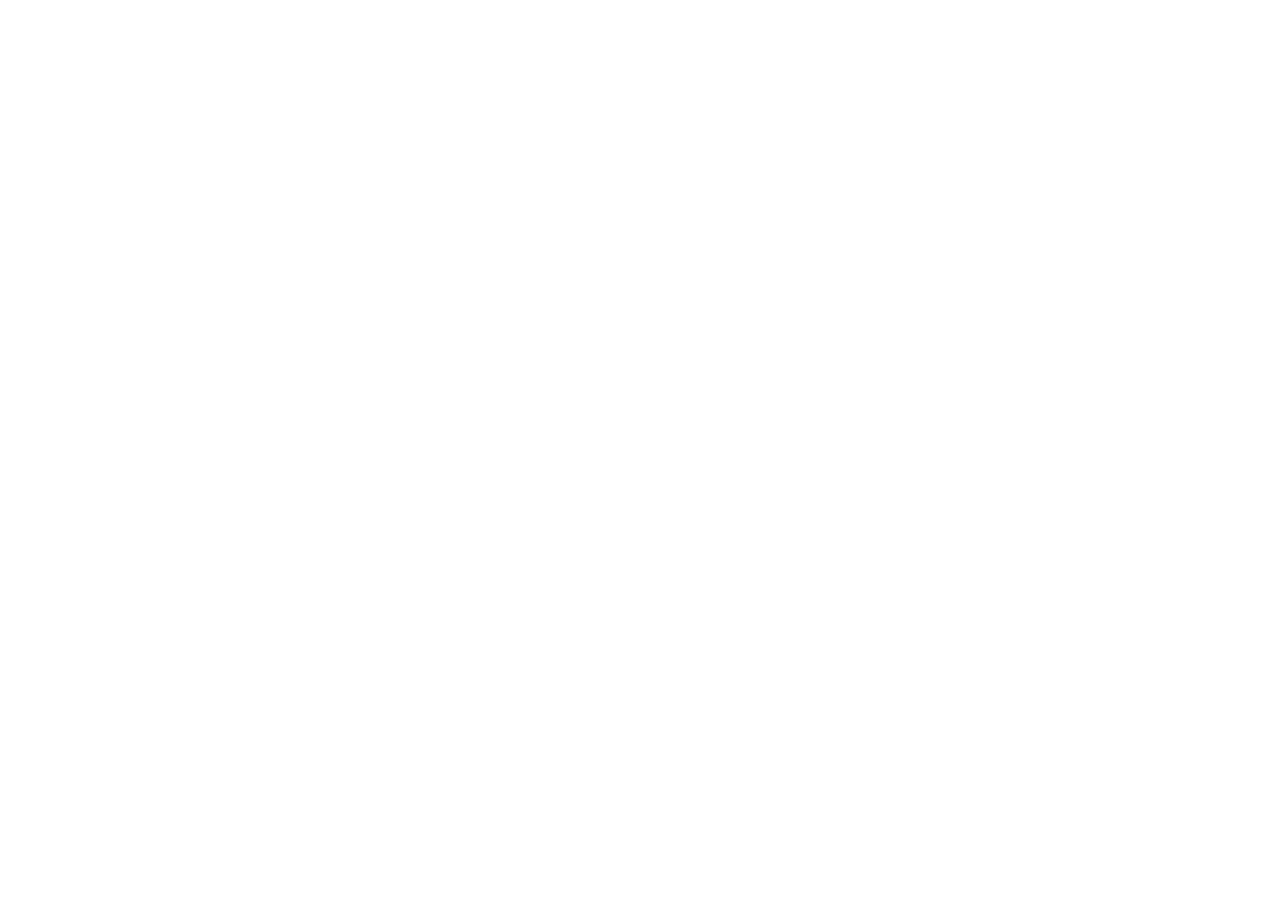
==== index.html @ 91273d0e "Initial commit" ====
<!DOCTYPE html>
<html lang="en">
<head>
  <meta charset="UTF-8">
  <meta name="viewport" content="width=device-width, initial-scale=1.0">
  <title>Project</title>


  <!-- Stylesheets -->
<link rel="stylesheet" href="css/normalize.css">
<link rel="stylesheet" href="css/styles.css">
</head>
<body>




  <script src="js/main.js"></script>
</body>
</html>
---- css/styles.css ----
/* GLOBAL */
html {
box-sizing: border-box;
height: 100%;
scroll-behavior: smooth;
}

*,
*::before,
*::after {
  box-sizing: inherit;
}

body {
display: flex;
flex-direction: column;
height: 100%;
padding: 0;
margin: 0;
font-family: "Arial", sans-serif;
font-size: 16px;
line-height: 1.5;
background-color: #fff;
color: #222;
}

img {
max-width: 100%;
height: auto;
}

/* CONTAINER */
.container {
width: 100%;
max-width: 1200px;
padding-left: 50px;
padding-right: 50px;
margin-left: auto;
margin-right: auto;
}

/* MAIN-CONTENT */
.main-content {
  flex-grow: 1;
}
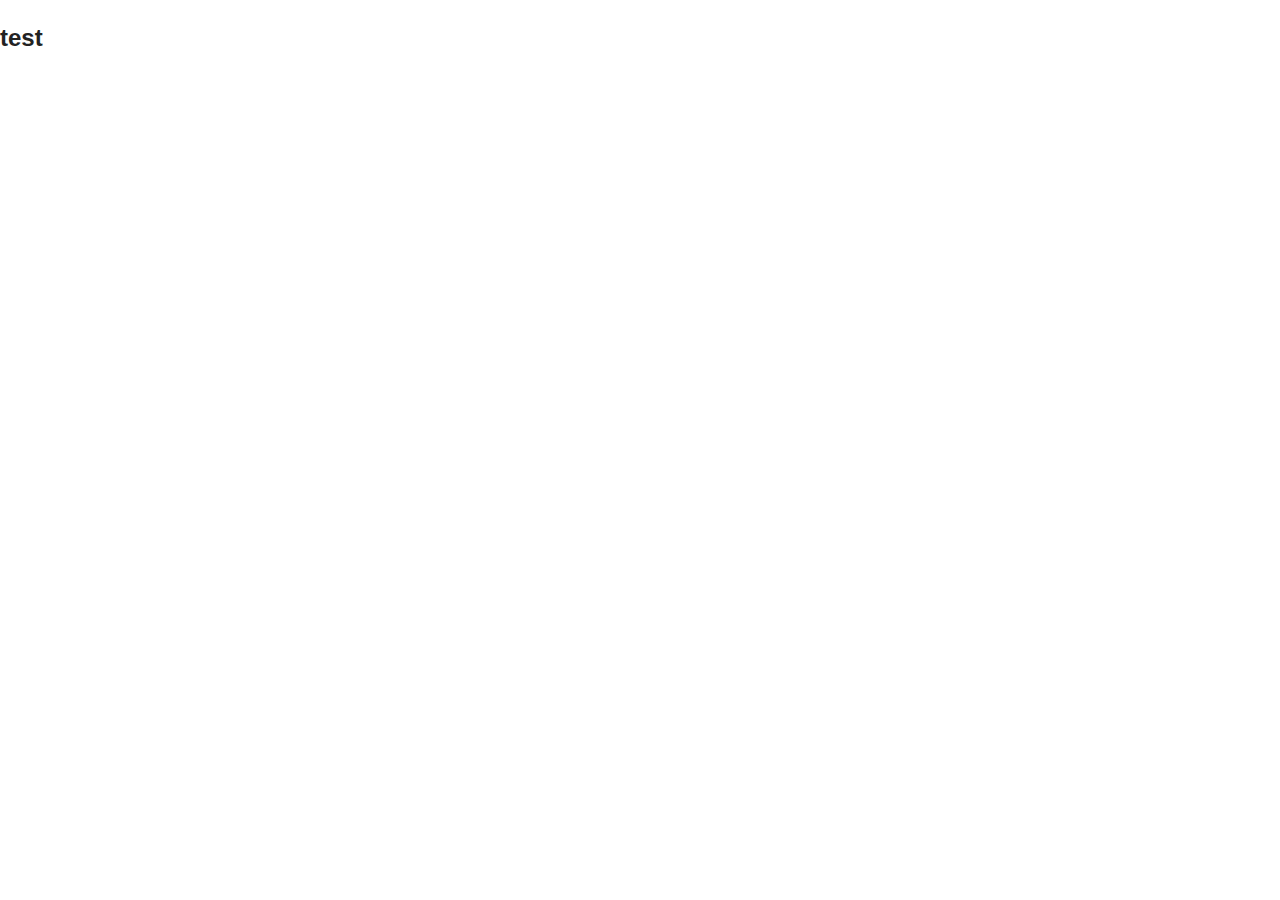
==== commit 1f83a6c6: "test" ====
--- a/index.html
+++ b/index.html
@@ -12,7 +12,7 @@
 </head>
 <body>
 
-
+ <h2>test</h2>
 
 
   <script src="js/main.js"></script>
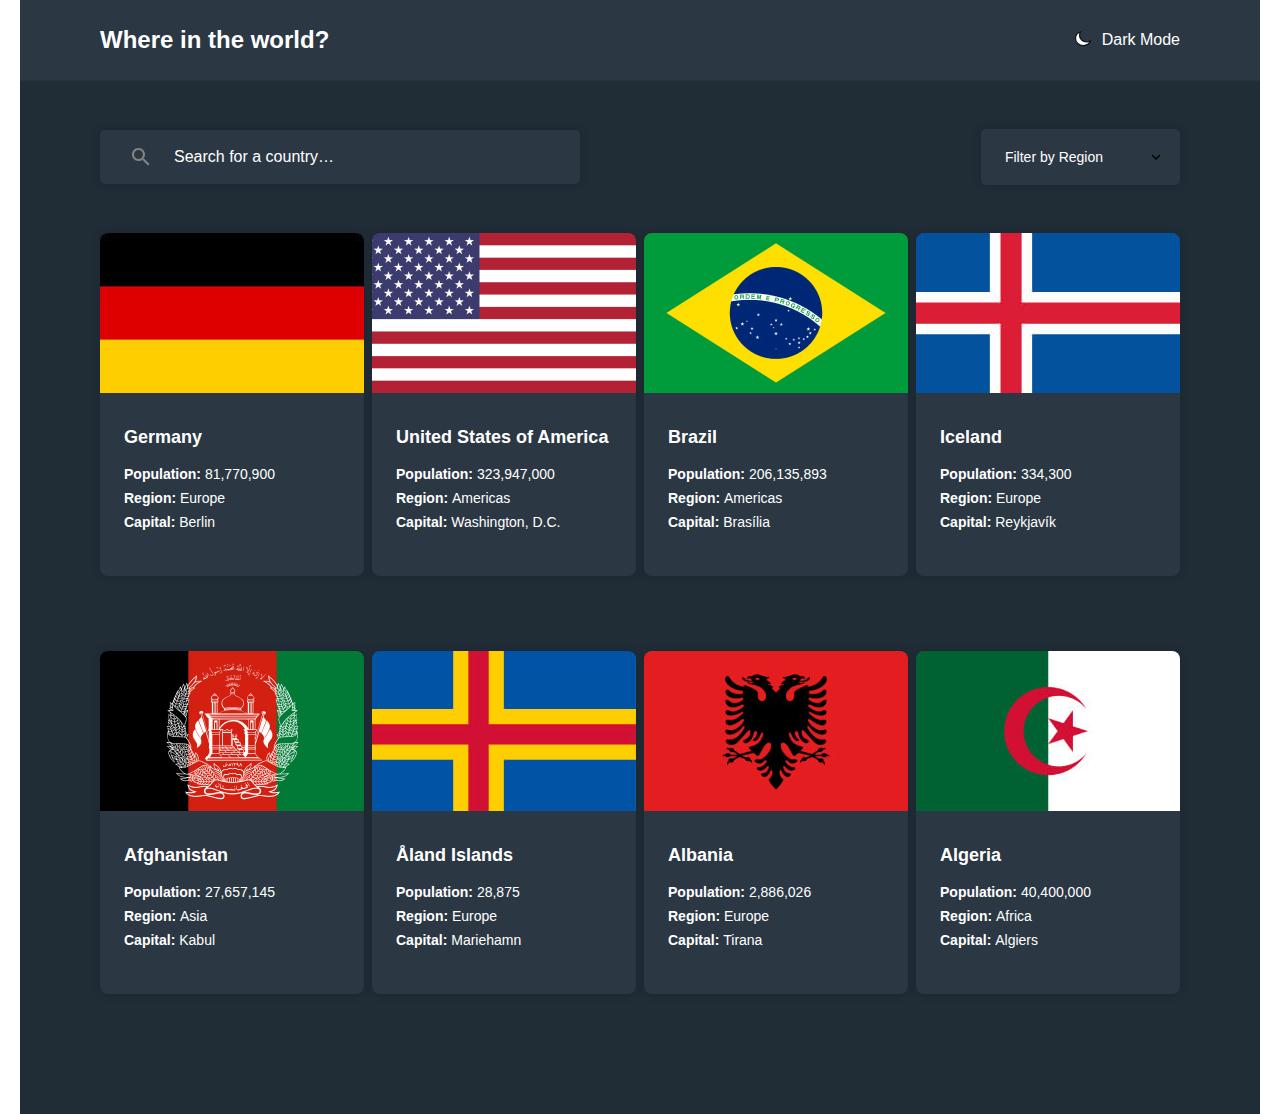
==== commit 7bc2faa4: "Add full site" ====
--- a/index.html
+++ b/index.html
@@ -10,9 +10,106 @@
 <link rel="stylesheet" href="css/normalize.css">
 <link rel="stylesheet" href="css/styles.css">
 </head>
-<body>
+<body class="dark-mode">
+  <!-- HEADER -->
+  <header class="site-header">
+    <div class="container">
+      <div class="header-content">
+        <h2 class="header-title">Where in the world?</h2>
+        <button class="dark-button" type="button">
+          <svg class="dark-mode-icon" width="20" height="20" fill="none" xmlns="http://www.w3.org/2000/svg"><path fill-rule="evenodd" clip-rule="evenodd" d="M12.553 11.815c-3.884 0-7.034-2.887-7.034-6.447 0-1.343.448-2.586 1.212-3.618C3.691 2.695 1.5 5.331 1.5 8.438c0 3.9 3.45 7.062 7.704 7.062 3.389 0 6.266-2.007 7.296-4.796a7.458 7.458 0 0 1-3.947 1.111Z" fill="currentColor" stroke="#111517" stroke-width="1.25"/></svg>Dark Mode</button>
+      </div>
+    </div>
+  </header>
 
- <h2>test</h2>
+<!-- MAIN -->
+  <main class="main-content">
+  <div class="container">
+    <div class="main-section-info">
+      <div class="search-form-wrapper">
+        <form class="search-form" action="https://echo.htmlacademy.ru" method="GET">
+          <input class="search-form-input" type="search" name="search" placeholder="Search for a country…" aria-label="search" required>
+        </form>
+        <button class="filter-side-button">Filter by Region</button>
+      </div>
+      <ul class="countries-list">
+        <li class="countries-item">
+          <img class="countries-flag-img" src="/img/flag-germany.jpg" alt="German`s flag" width="264" height="160" srcset="/img/flag-germany.jpg 1x, /img/flag-germany@2x.jpg 2x">
+          <div class="countries-item-info">
+            <h3 class="countries-name-heading">Germany</h3>
+            <p class="countries-text">Population: <span class="countries-text-thin">81,770,900</span> </p>
+            <p class="countries-text">Region: <span class="countries-text-thin"> Europe</span> </p>
+            <p class="countries-text">Capital: <span class="countries-text-thin">Berlin</span> </p>
+            </div>
+        </li>
+        <li class="countries-item">
+          <img class="countries-flag-img" src="/img/flag-usa.jpg" alt="United States of America`s flag" width="264" height="160" srcset="/img/flag-usa.jpg 1x, /img/flag-usa@2x.jpg 2x">
+          <div class="countries-item-info">
+            <h3 class="countries-name-heading">United States of America</h3>
+            <p class="countries-text">Population: <span class="countries-text-thin">323,947,000</span> </p>
+            <p class="countries-text">Region: <span class="countries-text-thin"> Americas</span> </p>
+            <p class="countries-text">Capital: <span class="countries-text-thin">Washington, D.C.</span></p>
+          </div>
+        </li>
+        <li class="countries-item">
+          <img class="countries-flag-img" src="/img/flag-brazil.jpg" alt="Brazil`s flag" width="264" height="160" srcset="/img/flag-brazil.jpg 1x, /img/flag-brazil@2x.jpg 2x">
+          <div class="countries-item-info">
+            <h3 class="countries-name-heading">Brazil</h3>
+            <p class="countries-text">Population: <span class="countries-text-thin">206,135,893</span> </p>
+            <p class="countries-text">Region: <span class="countries-text-thin">  Americas</span> </p>
+            <p class="countries-text">Capital: <span class="countries-text-thin"> Brasília</span> </p>
+          </div>
+        </li>
+        <li class="countries-item">
+          <img class="countries-flag-img" src="/img/flag-iceland.jpg" alt="Iceland`s flag" width="264" height="160" srcset="/img/flag-iceland.jpg 1x, /img/flag-iceland@2x.jpg 2x">
+          <div class="countries-item-info">
+            <h3 class="countries-name-heading">Iceland</h3>
+            <p class="countries-text">Population: <span class="countries-text-thin">334,300</span> </p>
+            <p class="countries-text">Region: <span class="countries-text-thin"> Europe</span> </p>
+            <p class="countries-text">Capital: <span class="countries-text-thin">Reykjavík</span> </p>
+          </div>
+        </li>
+        <li class="countries-item">
+          <img class="countries-flag-img" src="/img/flag-afghanistan.jpg" alt="Afghanistan`s flag" width="264" height="160" srcset="/img/flag-afghanistan.jpg 1x, /img/flag-afghanistan@2x.jpg 2x">
+          <div class="countries-item-info">
+            <h3 class="countries-name-heading">Afghanistan</h3>
+            <p class="countries-text">Population: <span class="countries-text-thin">27,657,145</span> </p>
+            <p class="countries-text">Region: <span class="countries-text-thin"> Asia</span> </p>
+            <p class="countries-text">Capital: <span class="countries-text-thin">Kabul</span></p>
+          </div>
+        </li>
+        <li class="countries-item">
+          <img class="countries-flag-img" src="/img/flag-aland-islands.jpg" alt="Åland Islands`s flag" width="264" height="160" srcset="/img/flag-aland-islands.jpg 1x, /img/flag-aland-islands@2x.jpg 2x">
+          <div class="countries-item-info">
+            <h3 class="countries-name-heading">Åland Islands</h3>
+            <p class="countries-text">Population: <span class="countries-text-thin">28,875</span> </p>
+            <p class="countries-text">Region: <span class="countries-text-thin"> Europe</span> </p>
+            <p class="countries-text">Capital: <span class="countries-text-thin">Mariehamn</span> </p>
+          </div>
+        </li>
+        <li class="countries-item">
+          <img class="countries-flag-img" src="/img/flag-albania.jpg" alt="Albania`s flag" width="264" height="160" srcset="/img/flag-albania.jpg 1x, /img/flag-albania@2x.jpg 2x">
+          <div class="countries-item-info">
+            <h3 class="countries-name-heading">Albania</h3>
+            <p class="countries-text">Population: <span class="countries-text-thin">2,886,026</span> </p>
+            <p class="countries-text">Region: <span class="countries-text-thin"> Europe</span> </p>
+            <p class="countries-text">Capital: <span class="countries-text-thin">Tirana</span> </p>
+          </div>
+        </li>
+        <li class="countries-item">
+          <img class="countries-flag-img" src="/img/flag-algeria.jpg" alt="Algeria`s flag" width="264" height="160" srcset="/img/flag-algeria.jpg 1x, /img/flag-algeria@2x.jpg 2x">
+          <div class="countries-item-info">
+            <h3 class="countries-name-heading">Algeria</h3>
+            <p class="countries-text">Population: <span class="countries-text-thin">40,400,000</span> </p>
+            <p class="countries-text">Region: <span class="countries-text-thin"> Africa</span> </p>
+            <p class="countries-text">Capital: <span class="countries-text-thin">Algiers</span> </p>
+          </div>
+        </li>
+      </ul>
+    </div>
+  </div>
+  </main>
+
 
 
   <script src="js/main.js"></script>
--- a/css/styles.css
+++ b/css/styles.css
@@ -1,8 +1,75 @@
+/* CUSTOM-PROPERTY */
+:root {
+  --brand-color: #111517;
+  --accent-color: #fff;
+  --primary-color: var(--accent-color);
+  --color-dark: #2b3844;
+  --light-mode-bg: #fafafa;
+  --dark-mode-bg: #202c36;
+  --form-text-color: #848484;
+  --outline-color: var(--color-dark);
+}
+
+.dark-mode {
+  --brand-color: var(--accent-color);
+  --light-mode-bg: var(--dark-mode-bg);
+  --form-text-color: var(--accent-color);
+  --primary-color: var(--color-dark);
+  --form-text-color: var(--accent-color);
+  --outline-color: var(--accent-color);
+
+}
+
+*:focus {
+  outline: 3px dotted var(--outline-color);
+  outline-offset: 4px;
+}
+
+/* FONTS */
+@font-face {
+  font-family: "Nunito Sans 10pt";
+  src: url("../img/NunitoSans10pt-ExtraBold.woff2") format("woff2"),
+    url("../img/NunitoSans10pt-ExtraBold.woff") format("woff");
+  font-weight: bold;
+  font-style: normal;
+  font-display: swap;
+}
+
+@font-face {
+  font-family: "Nunito Sans 10pt";
+  src: url("../img/NunitoSans10pt-Regular.woff2") format("woff2"),
+    url("../img/NunitoSans10pt-Regular.woff") format("woff");
+  font-weight: normal;
+  font-style: normal;
+  font-display: swap;
+}
+
+@font-face {
+  font-family: "Nunito Sans 10pt";
+  src: url("../img/NunitoSans10pt-Light.woff2") format("woff2"),
+    url("../img/NunitoSans10pt-Light.woff") format("woff");
+  font-weight: 300;
+  font-style: normal;
+  font-display: swap;
+}
+
+@font-face {
+  font-family: "Nunito Sans 10pt";
+  src: url("../img/NunitoSans10pt-SemiBold.woff2") format("woff2"),
+    url("../img/NunitoSans10pt-SemiBold.woff") format("woff");
+  font-weight: 600;
+  font-style: normal;
+  font-display: swap;
+}
+
+
+
+
 /* GLOBAL */
 html {
-box-sizing: border-box;
-height: 100%;
-scroll-behavior: smooth;
+  box-sizing: border-box;
+  height: 100%;
+  scroll-behavior: smooth;
 }
 
 *,
@@ -12,34 +79,192 @@
 }
 
 body {
-display: flex;
-flex-direction: column;
-height: 100%;
-padding: 0;
-margin: 0;
-font-family: "Arial", sans-serif;
-font-size: 16px;
-line-height: 1.5;
-background-color: #fff;
-color: #222;
+  display: flex;
+  flex-direction: column;
+  height: 100%;
+  padding: 0;
+  margin: 0;
+  font-family: "Nunito Sans", "Arial", sans-serif;
+  font-size: 16px;
+  line-height: 1.5;
+  background-color: var(--accent-color);
+  color: var(--brand-color);
+  /* transition: background-color 10s aese,
+  color 10s ease */;
 }
 
 img {
-max-width: 100%;
-height: auto;
+  max-width: 100%;
+  height: auto;
 }
 
 /* CONTAINER */
 .container {
-width: 100%;
-max-width: 1200px;
-padding-left: 50px;
-padding-right: 50px;
-margin-left: auto;
-margin-right: auto;
+  width: 100%;
+  max-width: 1480px;
+  padding-left: 20px;
+  padding-right: 20px;
+  margin-left: auto;
+  margin-right: auto;
 }
 
 /* MAIN-CONTENT */
 .main-content {
   flex-grow: 1;
+}
+
+/* HEADER */
+.header-content {
+  display: flex;
+  padding: 24px 80px;
+  align-items: center;
+  justify-content: space-between;
+  background-color: var(--primary-color);
+  border-bottom: 1px solid rgba(0, 0, 0, 0.1);
+}
+
+.header-title {
+  padding: 0;
+  margin: 0;
+  font-size: 24px;
+  line-height: normal;
+}
+
+.change-dark-mode {
+  display: flex;
+  align-items: center;
+}
+
+.dark-mode-icon {
+  width: 20px;
+  height: 20px;
+  margin-right: 8px;
+  object-fit: contain;
+  color: var(--accent-color);
+}
+
+.dark-button {
+  display: flex;
+  align-items: center;
+  padding: 6px 0;
+  margin: 0;
+  font-size: 16px;
+  font-weight: 500;
+  line-height: normal;
+  color: var(--brand-color);
+  background-color:  var(--primary-color);
+  border: 0;
+}
+
+
+/* MAIN */
+.main-section-info {
+  padding: 48px 80px 45px;
+  background-color: var(--light-mode-bg);
+}
+
+.search-form-wrapper {
+  display: flex;
+  margin-bottom: 48px;
+  align-items: center;
+  justify-content: space-between;
+}
+
+.search-form-input {
+  min-width: 480px;
+  padding-top: 18px;
+  padding-bottom: 18px;
+  padding-left: 74px;
+  padding-right: 32px;
+  border: 0;
+  border-radius: 5px;
+  color: var(--form-text-color);
+  background-image: url(../img/search-form-icon.svg);
+  align-items: center;
+  background-repeat: no-repeat;
+  background-position: 32px center;
+  background-color: var(--primary-color);
+  box-shadow: 0 0 10px 1px rgba(0, 0, 0, 0.1);
+}
+
+.search-form-input::placeholder {
+  color: var(--form-text-color);
+}
+
+.filter-side-button {
+  display: flex;
+  align-items: center;
+  padding: 18px 18px 18px 24px;
+  font-size: 14px;
+  line-height: 20px;
+  font-weight: normal;
+  color: var(--brand-color);
+  background-color: var(--primary-color);
+  border: 0;
+  border-radius: 5px;
+  box-shadow: 0 0 10px 1px rgba(0, 0, 0, 0.1);
+}
+
+.filter-side-button::after{
+  display: flex;
+  align-items: center;
+  width: 12px;
+  height: 12px;
+  margin-left: 47px;
+  content: "";
+  background-image: url(../img/filter-icon.svg);
+  background-repeat: no-repeat;
+}
+
+
+/* COUNTRIES-LIST */
+.countries-list {
+  display: flex;
+  padding: 0;
+  margin: 0;
+  flex-wrap: wrap;
+  list-style: none;
+  justify-content: space-between;
+}
+
+.countries-item {
+  width: 264px;
+  margin-bottom: 75px;
+  background-color: var(--primary-color);
+  border-radius: 8px;
+  overflow: hidden;
+  box-shadow: 0 0 10px 1px rgba(0, 0, 0, 0.1);
+}
+
+.countries-item-info {
+  padding: 24px 24px 46px;
+}
+
+.countries-flag-img {
+  width: 264px;
+  height: 160px;
+  object-fit: contain;
+}
+
+.countries-name-heading {
+  font-size: 18px;
+  font-weight: 700;
+  line-height: 26px;
+  margin: 0;
+  margin-bottom: 16px;
+}
+
+.countries-text {
+  margin: 0;
+  font-size: 14px;
+  font-weight: 600;
+  line-height: 16px;
+}
+
+.countries-text:not(:last-child) {
+  margin-bottom: 8px;
+}
+
+.countries-text-thin {
+  font-weight: 300;
 }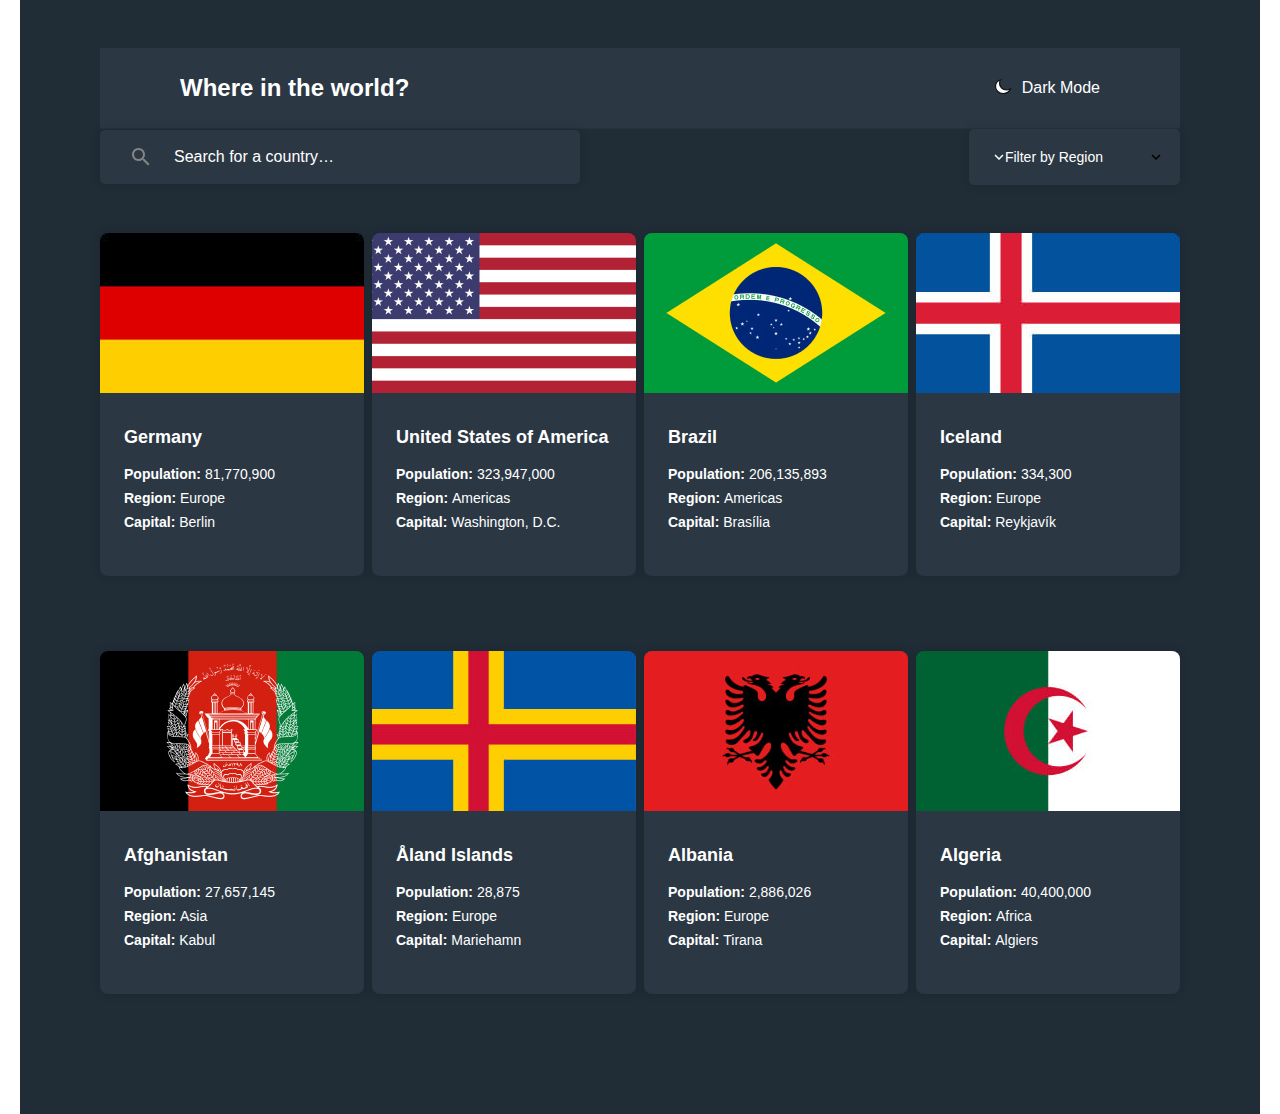
==== commit e251bcbc: "Add full site" ====
--- a/index.html
+++ b/index.html
@@ -14,11 +14,11 @@
   <!-- HEADER -->
   <header class="site-header">
     <div class="container">
-      <div class="header-content">
+      <!-- <div class="header-content">
         <h2 class="header-title">Where in the world?</h2>
         <button class="dark-button" type="button">
           <svg class="dark-mode-icon" width="20" height="20" fill="none" xmlns="http://www.w3.org/2000/svg"><path fill-rule="evenodd" clip-rule="evenodd" d="M12.553 11.815c-3.884 0-7.034-2.887-7.034-6.447 0-1.343.448-2.586 1.212-3.618C3.691 2.695 1.5 5.331 1.5 8.438c0 3.9 3.45 7.062 7.704 7.062 3.389 0 6.266-2.007 7.296-4.796a7.458 7.458 0 0 1-3.947 1.111Z" fill="currentColor" stroke="#111517" stroke-width="1.25"/></svg>Dark Mode</button>
-      </div>
+      </div> -->
     </div>
   </header>
 
@@ -26,11 +26,17 @@
   <main class="main-content">
   <div class="container">
     <div class="main-section-info">
+      <div class="header-content">
+        <h2 class="header-title">Where in the world?</h2>
+        <button class="dark-button" type="button">
+          <svg class="dark-mode-icon" width="20" height="20" fill="none" xmlns="http://www.w3.org/2000/svg"><path fill-rule="evenodd" clip-rule="evenodd" d="M12.553 11.815c-3.884 0-7.034-2.887-7.034-6.447 0-1.343.448-2.586 1.212-3.618C3.691 2.695 1.5 5.331 1.5 8.438c0 3.9 3.45 7.062 7.704 7.062 3.389 0 6.266-2.007 7.296-4.796a7.458 7.458 0 0 1-3.947 1.111Z" fill="currentColor" stroke="#111517" stroke-width="1.25"/></svg>Dark Mode</button>
+      </div>
       <div class="search-form-wrapper">
         <form class="search-form" action="https://echo.htmlacademy.ru" method="GET">
-          <input class="search-form-input" type="search" name="search" placeholder="Search for a country…" aria-label="search" required>
+          <input class="search-form-input" type="search" name="search" placeholder="Search for a country…" aria-label="search">
         </form>
-        <button class="filter-side-button">Filter by Region</button>
+        <button class="filter-side-button">
+          <svg class="filter-button-icon" width="12" height="12" fill="none" xmlns="http://www.w3.org/2000/svg"><path fill-rule="evenodd" clip-rule="evenodd" d="M9.45 3.45 6 6.9 2.55 3.45 1.5 4.5 6 9l4.5-4.5-1.05-1.05Z" fill="currentColor"/></svg>Filter by Region</button>
       </div>
       <ul class="countries-list">
         <li class="countries-item">
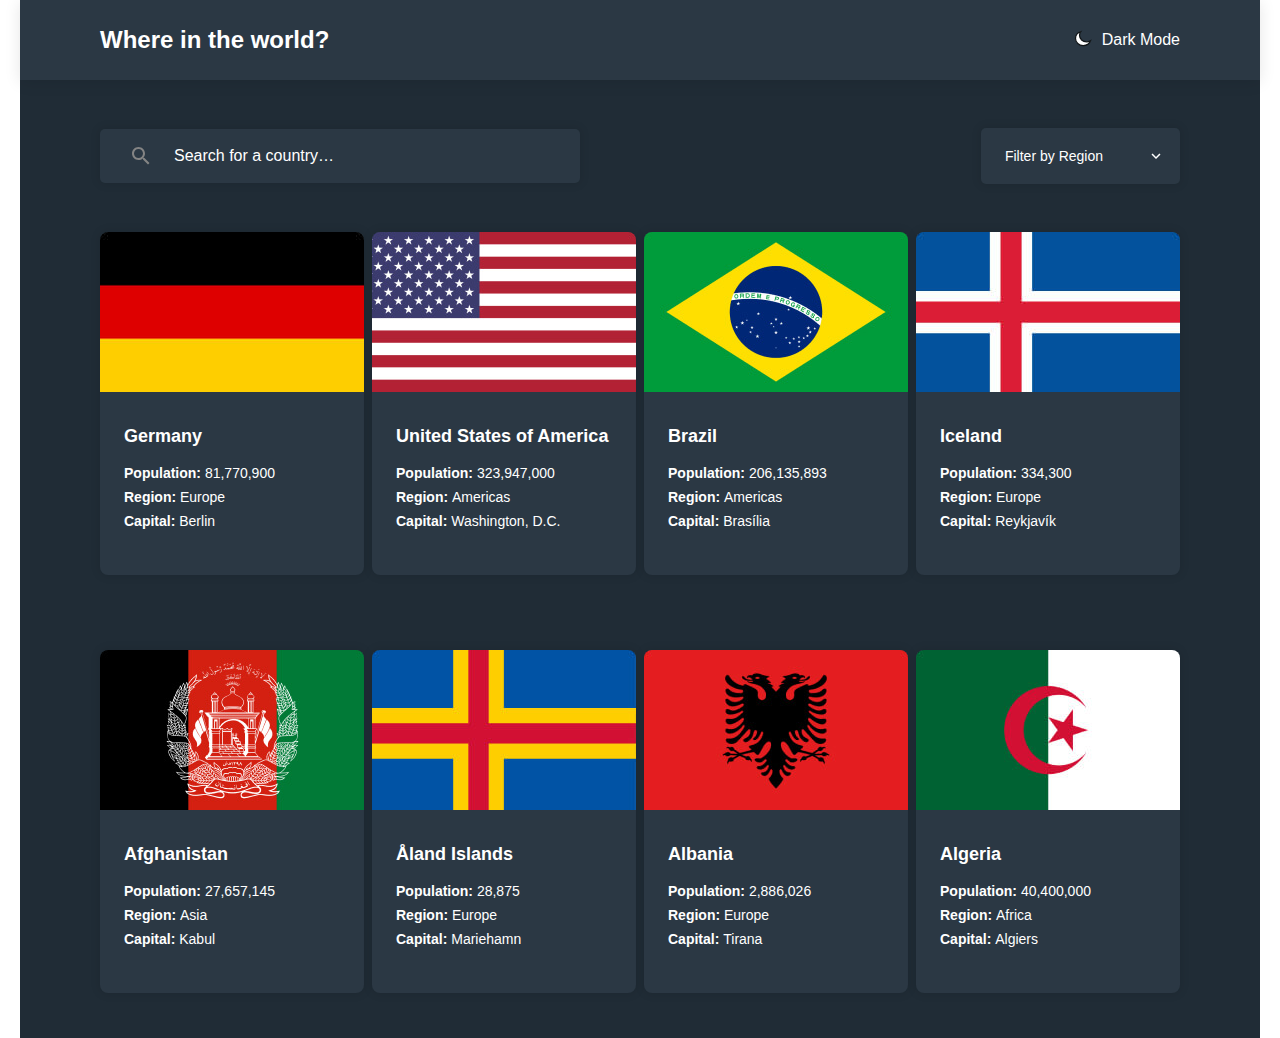
==== commit 45e42c4a: "Add some changes" ====
--- a/index.html
+++ b/index.html
@@ -11,16 +11,9 @@
 <link rel="stylesheet" href="css/styles.css">
 </head>
 <body class="dark-mode">
-  <!-- HEADER -->
-  <header class="site-header">
-    <div class="container">
-      <!-- <div class="header-content">
-        <h2 class="header-title">Where in the world?</h2>
-        <button class="dark-button" type="button">
-          <svg class="dark-mode-icon" width="20" height="20" fill="none" xmlns="http://www.w3.org/2000/svg"><path fill-rule="evenodd" clip-rule="evenodd" d="M12.553 11.815c-3.884 0-7.034-2.887-7.034-6.447 0-1.343.448-2.586 1.212-3.618C3.691 2.695 1.5 5.331 1.5 8.438c0 3.9 3.45 7.062 7.704 7.062 3.389 0 6.266-2.007 7.296-4.796a7.458 7.458 0 0 1-3.947 1.111Z" fill="currentColor" stroke="#111517" stroke-width="1.25"/></svg>Dark Mode</button>
-      </div> -->
-    </div>
-  </header>
+
+<!--  HEADER va bazi bir elementlarga box-shadow berdim. Loyihada berilmagan edi. Bunga sabab HEADER va boshqa elemantlarni orqa fondan ajratib ko`rsatish. Shuning uchun
+HEADER ni MAIN ning ichiga joylashtirdim. Aslida header maindan oldinda alohida joylashtirilgan bo`lishi kerak edi.  -->
 
 <!-- MAIN -->
   <main class="main-content">
--- a/css/styles.css
+++ b/css/styles.css
@@ -6,8 +6,9 @@
   --color-dark: #2b3844;
   --light-mode-bg: #fafafa;
   --dark-mode-bg: #202c36;
+  --filter-icon-color: #000;
   --form-text-color: #848484;
-  --outline-color: var(--color-dark);
+  --outline-color: var(--dark-mode-bg);
 }
 
 .dark-mode {
@@ -16,8 +17,8 @@
   --form-text-color: var(--accent-color);
   --primary-color: var(--color-dark);
   --form-text-color: var(--accent-color);
+  --filter-icon-color: var(--accent-color);
   --outline-color: var(--accent-color);
-
 }
 
 *:focus {
@@ -25,6 +26,7 @@
   outline-offset: 4px;
 }
 
+
 /* FONTS */
 @font-face {
   font-family: "Nunito Sans 10pt";
@@ -61,8 +63,6 @@
   font-style: normal;
   font-display: swap;
 }
-
-
 
 
 /* GLOBAL */
@@ -89,14 +89,15 @@
   line-height: 1.5;
   background-color: var(--accent-color);
   color: var(--brand-color);
-  /* transition: background-color 10s aese,
-  color 10s ease */;
+  transition: background-color 4s ease,
+  color 0.3s ease;
 }
 
 img {
   max-width: 100%;
   height: auto;
 }
+
 
 /* CONTAINER */
 .container {
@@ -113,14 +114,23 @@
   flex-grow: 1;
 }
 
+
+/* MAIN */
+.main-section-info {
+  padding-bottom: 45px;
+  background-color: var(--light-mode-bg);
+}
+
+
 /* HEADER */
 .header-content {
   display: flex;
   padding: 24px 80px;
+  margin-bottom: 48px;
   align-items: center;
   justify-content: space-between;
   background-color: var(--primary-color);
-  border-bottom: 1px solid rgba(0, 0, 0, 0.1);
+  box-shadow: 0 2px 15px rgba(0, 0, 0, 0.1);
 }
 
 .header-title {
@@ -154,17 +164,22 @@
   color: var(--brand-color);
   background-color:  var(--primary-color);
   border: 0;
-}
-
-
-/* MAIN */
-.main-section-info {
-  padding: 48px 80px 45px;
-  background-color: var(--light-mode-bg);
-}
+  transition: opacity 0.4s ease;
+}
+
+.dark-button:hover {
+  opacity: 0.8;
+}
+
+.dark-button:active {
+  opacity: 0.6;
+}
+
 
 .search-form-wrapper {
   display: flex;
+  padding-left: 80px;
+  padding-right: 80px;
   margin-bottom: 48px;
   align-items: center;
   justify-content: space-between;
@@ -185,6 +200,7 @@
   background-position: 32px center;
   background-color: var(--primary-color);
   box-shadow: 0 0 10px 1px rgba(0, 0, 0, 0.1);
+  transition: opacity 0.4s ease;
 }
 
 .search-form-input::placeholder {
@@ -193,6 +209,7 @@
 
 .filter-side-button {
   display: flex;
+  flex-direction: row-reverse;
   align-items: center;
   padding: 18px 18px 18px 24px;
   font-size: 14px;
@@ -203,17 +220,23 @@
   border: 0;
   border-radius: 5px;
   box-shadow: 0 0 10px 1px rgba(0, 0, 0, 0.1);
-}
-
-.filter-side-button::after{
-  display: flex;
-  align-items: center;
+  transition: opacity 0.4s ease;
+}
+
+.filter-side-button:hover {
+  opacity: 0.8;
+}
+
+.filter-side-button:active {
+  opacity: 0.6;
+}
+
+.filter-button-icon {
+  display: flex;
   width: 12px;
   height: 12px;
   margin-left: 47px;
-  content: "";
-  background-image: url(../img/filter-icon.svg);
-  background-repeat: no-repeat;
+  color: var(--filter-icon-color);
 }
 
 
@@ -221,7 +244,10 @@
 .countries-list {
   display: flex;
   padding: 0;
-  margin: 0;
+  padding-left: 80px;
+  padding-right: 80px;
+  margin: 0;
+  margin-top: -75px;
   flex-wrap: wrap;
   list-style: none;
   justify-content: space-between;
@@ -229,7 +255,7 @@
 
 .countries-item {
   width: 264px;
-  margin-bottom: 75px;
+  margin-top: 75px;
   background-color: var(--primary-color);
   border-radius: 8px;
   overflow: hidden;
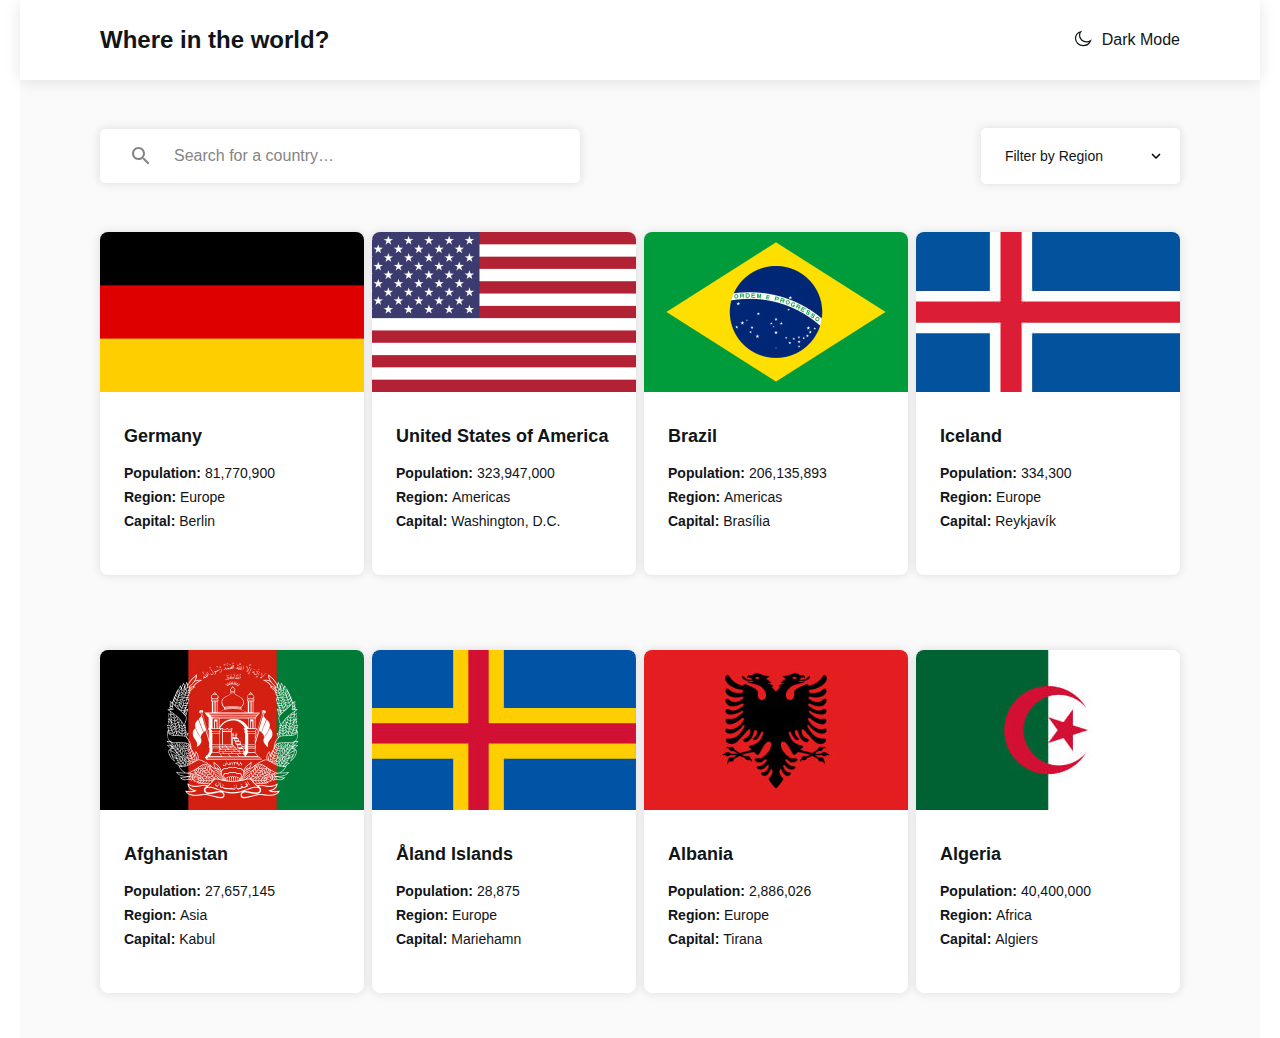
==== commit 4cc905c9: "Add repeair dark-mode button" ====
--- a/index.html
+++ b/index.html
@@ -10,9 +10,9 @@
 <link rel="stylesheet" href="css/normalize.css">
 <link rel="stylesheet" href="css/styles.css">
 </head>
-<body class="dark-mode">
+<body>
 
-<!--  HEADER va bazi bir elementlarga box-shadow berdim. Loyihada berilmagan edi. Bunga sabab HEADER va boshqa elemantlarni orqa fondan ajratib ko`rsatish. Shuning uchun
+<!--  HEADER va bazi bir elementlarga box-shadow berdim. Bunga sabab HEADER va boshqa elemantlarni orqa fondan ajratib ko`rsatish. Shuning uchun
 HEADER ni MAIN ning ichiga joylashtirdim. Aslida header maindan oldinda alohida joylashtirilgan bo`lishi kerak edi.  -->
 
 <!-- MAIN -->
